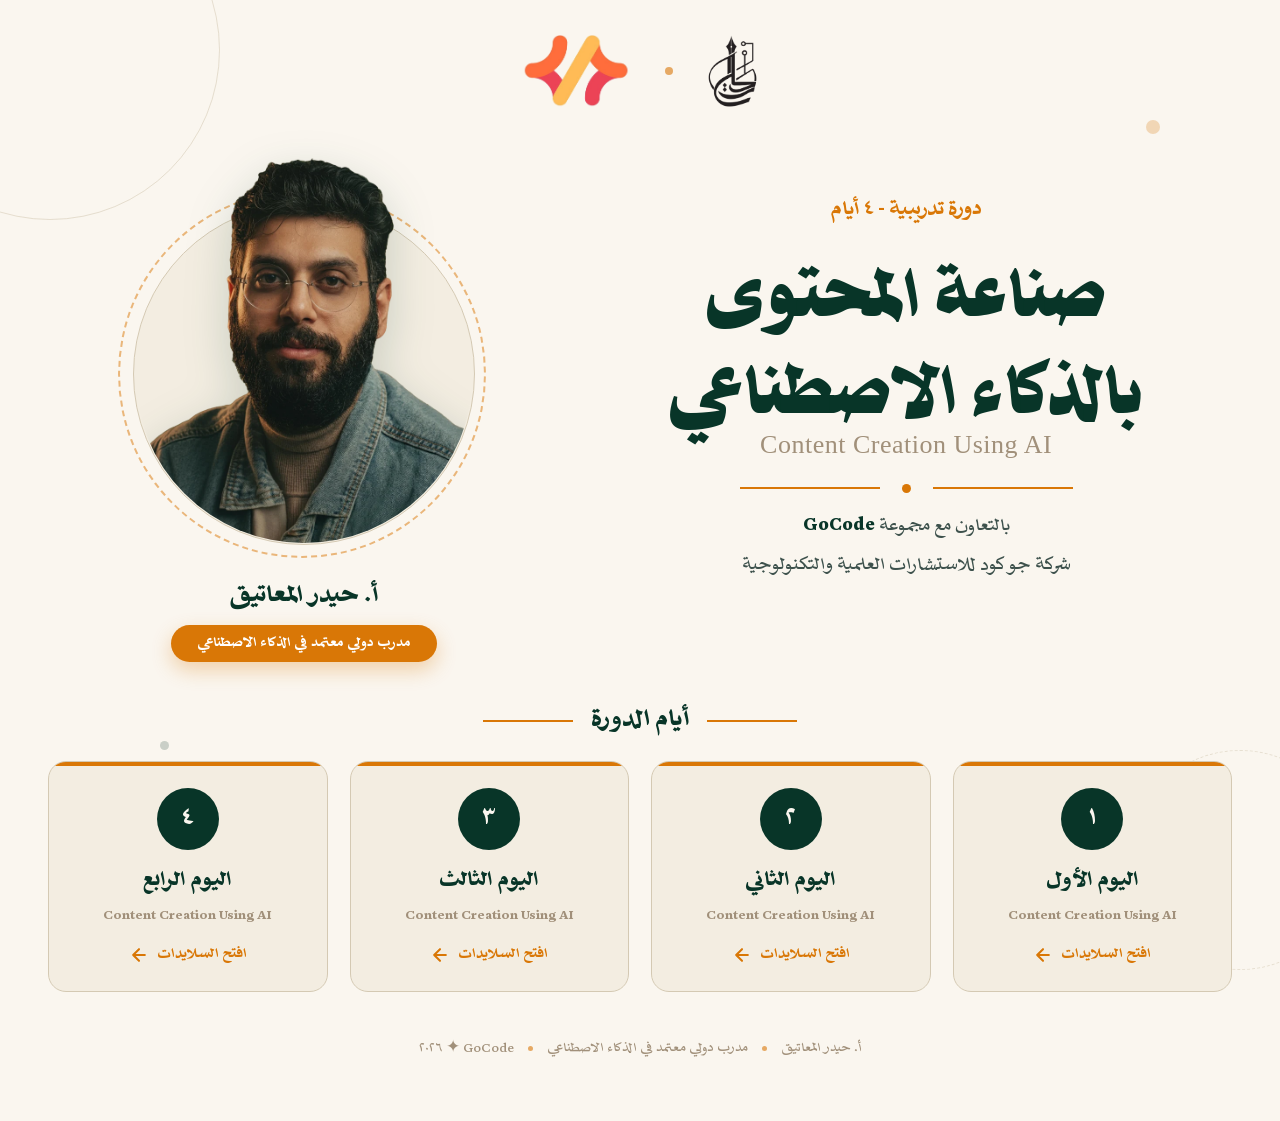
==== index.html @ e3f10a6b "الثيمة الأساسية: الصفحة الرئيسية وصفحات الأيام الأربعة بأصول البراند Co-Authored-By: Claude Fable 5 " ====
<!DOCTYPE html>
<html lang="ar" dir="rtl">
<head>
<meta charset="UTF-8">
<meta name="viewport" content="width=device-width, initial-scale=1.0">
<title>دورة صناعة المحتوى بالذكاء الاصطناعي - Content Creation Using AI</title>
<link rel="stylesheet" href="assets/css/theme.css">
<link rel="icon" type="image/png" href="assets/img/haydar-logo.png">
<style>
html,body{overflow-x:clip}
body{min-height:100vh}
.page{position:relative;max-width:1280px;margin:0 auto;padding:34px 48px 60px;min-height:100vh;display:flex;flex-direction:column}

/* ornaments */
.orn{position:fixed;border-radius:50%;pointer-events:none;z-index:0}
.orn.o1{width:340px;height:340px;border:1.5px solid var(--line);top:-120px;left:-120px;opacity:.55}
.orn.o2{width:220px;height:220px;border:1.5px dashed var(--line);bottom:-70px;right:-70px;opacity:.5}
.orn.o3{width:14px;height:14px;background:var(--orange);opacity:.25;top:120px;right:120px}
.orn.o4{width:9px;height:9px;background:var(--green);opacity:.2;bottom:150px;left:160px}

/* logos bar */
.logos{display:flex;align-items:center;justify-content:center;gap:34px;position:relative;z-index:2}
.logos img{height:74px;width:auto}
.logos .sep{width:8px;height:8px;border-radius:50%;background:var(--orange);opacity:.6}

/* hero */
.hero{display:grid;grid-template-columns:1.12fr .88fr;align-items:center;gap:20px;margin-top:8px;position:relative;z-index:1;flex:1}
.hero-text{text-align:center}
.kicker{font-size:26px;color:var(--orange);font-weight:700}
.title{font-family:'Sakkal Saad Poster';font-weight:400;font-size:82px;color:var(--green);line-height:1.18;margin:6px 0 2px}
.en-title{font-size:26px;color:var(--muted);font-weight:400;letter-spacing:.5px;font-family:Georgia,'Times New Roman',serif}
.lines{display:flex;align-items:center;justify-content:center;gap:22px;margin:24px 0 14px}
.lines .l{height:2px;width:140px;background:var(--orange);transform-origin:center;animation:growline 1s .5s both}
.lines .dot{width:9px;height:9px;border-radius:50%;background:var(--orange);animation:pop .6s .9s both}
.sub{font-size:23px;color:var(--body);line-height:1.7}
.sub b{color:var(--green);font-weight:800}

/* photo */
.hero-photo{text-align:center}
.ph-wrap{position:relative;width:400px;height:448px;margin:0 auto}
.ph-ring{position:absolute;bottom:6px;left:50%;margin-left:-186px;width:368px;height:368px;border-radius:50%;border:2px dashed var(--orange);opacity:.5;animation:spin-slow 36s linear infinite}
.ph-circle{position:absolute;bottom:19px;left:50%;margin-left:-171px;width:342px;height:342px;border-radius:50%;background:var(--card);border:1.5px solid var(--line)}
.ph-clip{position:absolute;bottom:21px;left:50%;margin-left:-169px;width:338px;height:420px;border-radius:0 0 169px 169px;overflow:hidden}
.ph-clip img{position:absolute;bottom:0;left:50%;margin-left:-193px;width:386px;filter:drop-shadow(0 14px 22px rgba(8,53,40,.18))}
.ph-name{margin-top:12px;color:var(--green);font-weight:800;font-size:30px}
.ph-badge{display:inline-block;margin-top:8px;background:var(--orange);color:#fff;font-weight:700;font-size:17.5px;border-radius:100px;padding:7px 26px;box-shadow:0 8px 20px rgba(217,119,6,.3)}

/* days */
.days-head{display:flex;align-items:center;justify-content:center;gap:18px;margin:38px 0 20px;position:relative;z-index:1}
.days-head h2{color:var(--green);font-weight:800;font-size:30px}
.days-head .tline{height:2px;width:90px;background:var(--orange)}
.days{display:grid;grid-template-columns:repeat(4,1fr);gap:22px;position:relative;z-index:1}
.day{background:var(--card);border:1px solid var(--line);border-radius:18px;padding:26px 18px 24px;text-align:center;text-decoration:none;position:relative;overflow:hidden;transition:transform .25s ease,box-shadow .25s ease}
.day:before{content:'';position:absolute;top:0;right:0;left:0;height:4px;background:var(--orange)}
.day:hover{transform:translateY(-6px);box-shadow:0 16px 30px rgba(8,53,40,.12)}
.day-num{width:62px;height:62px;border-radius:50%;background:var(--green);color:var(--cream);font-weight:800;font-size:30px;display:flex;align-items:center;justify-content:center;margin:0 auto 14px}
.day:hover .day-num{animation:pulse-ring 2.2s infinite}
.day h3{color:var(--green);font-weight:800;font-size:26px}
.day p{color:var(--muted);font-size:17px;margin-top:6px;font-weight:700}
.day .go{display:inline-flex;align-items:center;gap:8px;margin-top:14px;color:var(--orange);font-weight:700;font-size:18px}
.day .go svg{width:20px;height:20px;stroke:var(--orange);transition:transform .25s ease}
.day:hover .go svg{transform:translateX(-5px)}

/* footer */
.foot{margin-top:44px;display:flex;justify-content:center;gap:14px;align-items:center;color:var(--muted);font-size:17px;position:relative;z-index:1;text-align:center}
.foot .sep{width:5px;height:5px;border-radius:50%;background:var(--orange);opacity:.6}

@media (max-width:900px){
  .page{padding:26px 20px 44px}
  .hero{grid-template-columns:1fr;gap:6px}
  .hero-photo{order:-1}
  .ph-wrap{width:350px;height:410px;transform:scale(.8);transform-origin:bottom center;margin-bottom:-40px}
  .logos img{height:56px}
  .title{font-size:42px}
  .en-title{font-size:19px}
  .kicker{font-size:21px}
  .sub{font-size:19px}
  .days{grid-template-columns:1fr 1fr;gap:14px}
  .foot{flex-direction:column;gap:6px}
  .foot .sep{display:none}
}
</style>
</head>
<body>
<div class="orn o1"></div><div class="orn o2"></div><div class="orn o3"></div><div class="orn o4"></div>

<div class="page">

  <div class="logos a" style="--d:.05s">
    <img src="assets/img/haydar-logo.png" alt="شعار حيدر المعاتيق">
    <div class="sep"></div>
    <img src="assets/img/gocode.png" alt="شعار GoCode">
  </div>

  <div class="hero">
    <div class="hero-text">
      <div class="kicker a" style="--d:.15s">دورة تدريبية - ٤ أيام</div>
      <h1 class="title a" style="--d:.25s">صناعة المحتوى<br>بالذكاء الاصطناعي</h1>
      <div class="en-title a" style="--d:.35s">Content Creation Using AI</div>
      <div class="lines a" style="--d:.4s"><div class="l"></div><div class="dot"></div><div class="l"></div></div>
      <div class="sub a" style="--d:.5s">بالتعاون مع مجموعة <b>GoCode</b><br>شركة جو كود للاستشارات العلمية والتكنولوجية</div>
    </div>
    <div class="hero-photo">
      <div class="ph-wrap a" style="--d:.3s">
        <div class="ph-ring"></div>
        <div class="ph-circle"></div>
        <div class="ph-clip"><img src="assets/img/haydar.webp" alt="أ. حيدر المعاتيق"></div>
      </div>
      <div class="ph-name a" style="--d:.45s">أ. حيدر المعاتيق</div>
      <div class="a" style="--d:.55s"><span class="ph-badge">مدرب دولي معتمد في الذكاء الاصطناعي</span></div>
    </div>
  </div>

  <div class="days-head a" style="--d:.65s">
    <div class="tline"></div>
    <h2>أيام الدورة</h2>
    <div class="tline"></div>
  </div>

  <div class="days" id="days">
    <a class="day a" style="--d:.7s" href="day1/">
      <div class="day-num">١</div>
      <h3>اليوم الأول</h3>
      <p>Content Creation Using AI</p>
      <span class="go">افتح السلايدات <svg viewBox="0 0 24 24" fill="none" stroke-width="2.5" stroke-linecap="round" stroke-linejoin="round"><path d="M19 12H5M12 19l-7-7 7-7"/></svg></span>
    </a>
    <a class="day a" style="--d:.8s" href="day2/">
      <div class="day-num">٢</div>
      <h3>اليوم الثاني</h3>
      <p>Content Creation Using AI</p>
      <span class="go">افتح السلايدات <svg viewBox="0 0 24 24" fill="none" stroke-width="2.5" stroke-linecap="round" stroke-linejoin="round"><path d="M19 12H5M12 19l-7-7 7-7"/></svg></span>
    </a>
    <a class="day a" style="--d:.9s" href="day3/">
      <div class="day-num">٣</div>
      <h3>اليوم الثالث</h3>
      <p>Content Creation Using AI</p>
      <span class="go">افتح السلايدات <svg viewBox="0 0 24 24" fill="none" stroke-width="2.5" stroke-linecap="round" stroke-linejoin="round"><path d="M19 12H5M12 19l-7-7 7-7"/></svg></span>
    </a>
    <a class="day a" style="--d:1s" href="day4/">
      <div class="day-num">٤</div>
      <h3>اليوم الرابع</h3>
      <p>Content Creation Using AI</p>
      <span class="go">افتح السلايدات <svg viewBox="0 0 24 24" fill="none" stroke-width="2.5" stroke-linecap="round" stroke-linejoin="round"><path d="M19 12H5M12 19l-7-7 7-7"/></svg></span>
    </a>
  </div>

  <div class="foot a" style="--d:1.1s">
    <span>أ. حيدر المعاتيق</span>
    <div class="sep"></div>
    <span>مدرب دولي معتمد في الذكاء الاصطناعي</span>
    <div class="sep"></div>
    <span>GoCode ✦ ٢٠٢٦</span>
  </div>

</div>
</body>
</html>
---- assets/css/theme.css ----
/* ثيمة دورة صناعة المحتوى بالذكاء الاصطناعي - براند حيدر المعاتيق */
@font-face{font-family:'Sakkal Saad';src:url(../fonts/sakkalsaad-400.woff2) format('woff2');font-weight:400;font-display:swap}
@font-face{font-family:'Sakkal Saad';src:url(../fonts/sakkalsaad-700.woff2) format('woff2');font-weight:700;font-display:swap}
@font-face{font-family:'Sakkal Saad';src:url(../fonts/sakkalsaad-800.woff2) format('woff2');font-weight:800;font-display:swap}
@font-face{font-family:'Sakkal Saad Poster';src:url(../fonts/sakkalsaadposter-400.woff2) format('woff2');font-weight:400;font-display:swap}

:root{
  --cream:#FAF6EF; --card:#F3EDE1; --line:#D4C9B3; --orange:#D97706;
  --green:#083528; --body:#3D514C; --muted:#A1907A;
  --orange-soft:#F6E7CE; --green-soft:#DEE8E3;
}
*{margin:0;padding:0;box-sizing:border-box;font-synthesis:none}
html,body{background:var(--cream);font-family:'Sakkal Saad',serif;color:var(--body)}

@keyframes rise{from{opacity:0;transform:translateY(26px)}to{opacity:1;transform:none}}
@keyframes pop{0%{opacity:0;transform:scale(.6)}70%{transform:scale(1.06)}100%{opacity:1;transform:scale(1)}}
@keyframes growline{from{transform:scaleX(0)}to{transform:scaleX(1)}}
@keyframes floaty{0%,100%{transform:translateY(0)}50%{transform:translateY(-9px)}}
@keyframes pulse-ring{0%{box-shadow:0 0 0 0 rgba(217,119,6,.35)}70%{box-shadow:0 0 0 18px rgba(217,119,6,0)}100%{box-shadow:0 0 0 0 rgba(217,119,6,0)}}
@keyframes spin-slow{to{transform:rotate(360deg)}}

.a{animation:rise .8s cubic-bezier(.2,.7,.2,1) both;animation-delay:var(--d,0s)}
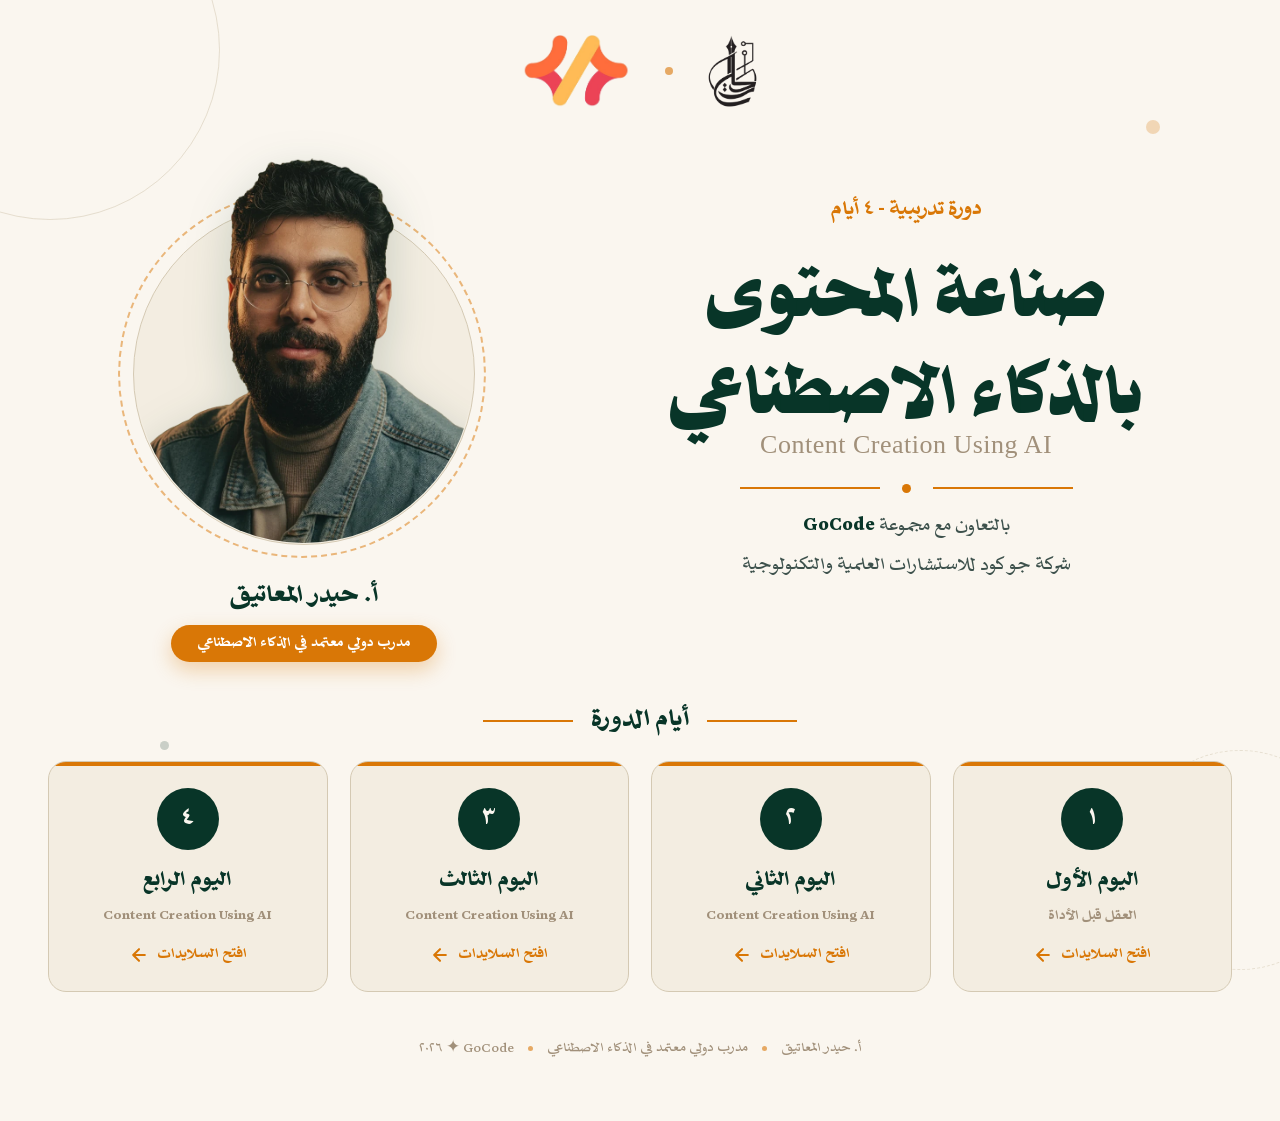
==== commit 666f5089: "اليوم الأول: سلايدات «العقل قبل الأداة» + أداة كسر الجليد (نموذج وشاشة حية) Co-Authored-By: Claude F" ====
--- a/index.html
+++ b/index.html
@@ -121,7 +121,7 @@
     <a class="day a" style="--d:.7s" href="day1/">
       <div class="day-num">١</div>
       <h3>اليوم الأول</h3>
-      <p>Content Creation Using AI</p>
+      <p>العقل قبل الأداة</p>
       <span class="go">افتح السلايدات <svg viewBox="0 0 24 24" fill="none" stroke-width="2.5" stroke-linecap="round" stroke-linejoin="round"><path d="M19 12H5M12 19l-7-7 7-7"/></svg></span>
     </a>
     <a class="day a" style="--d:.8s" href="day2/">
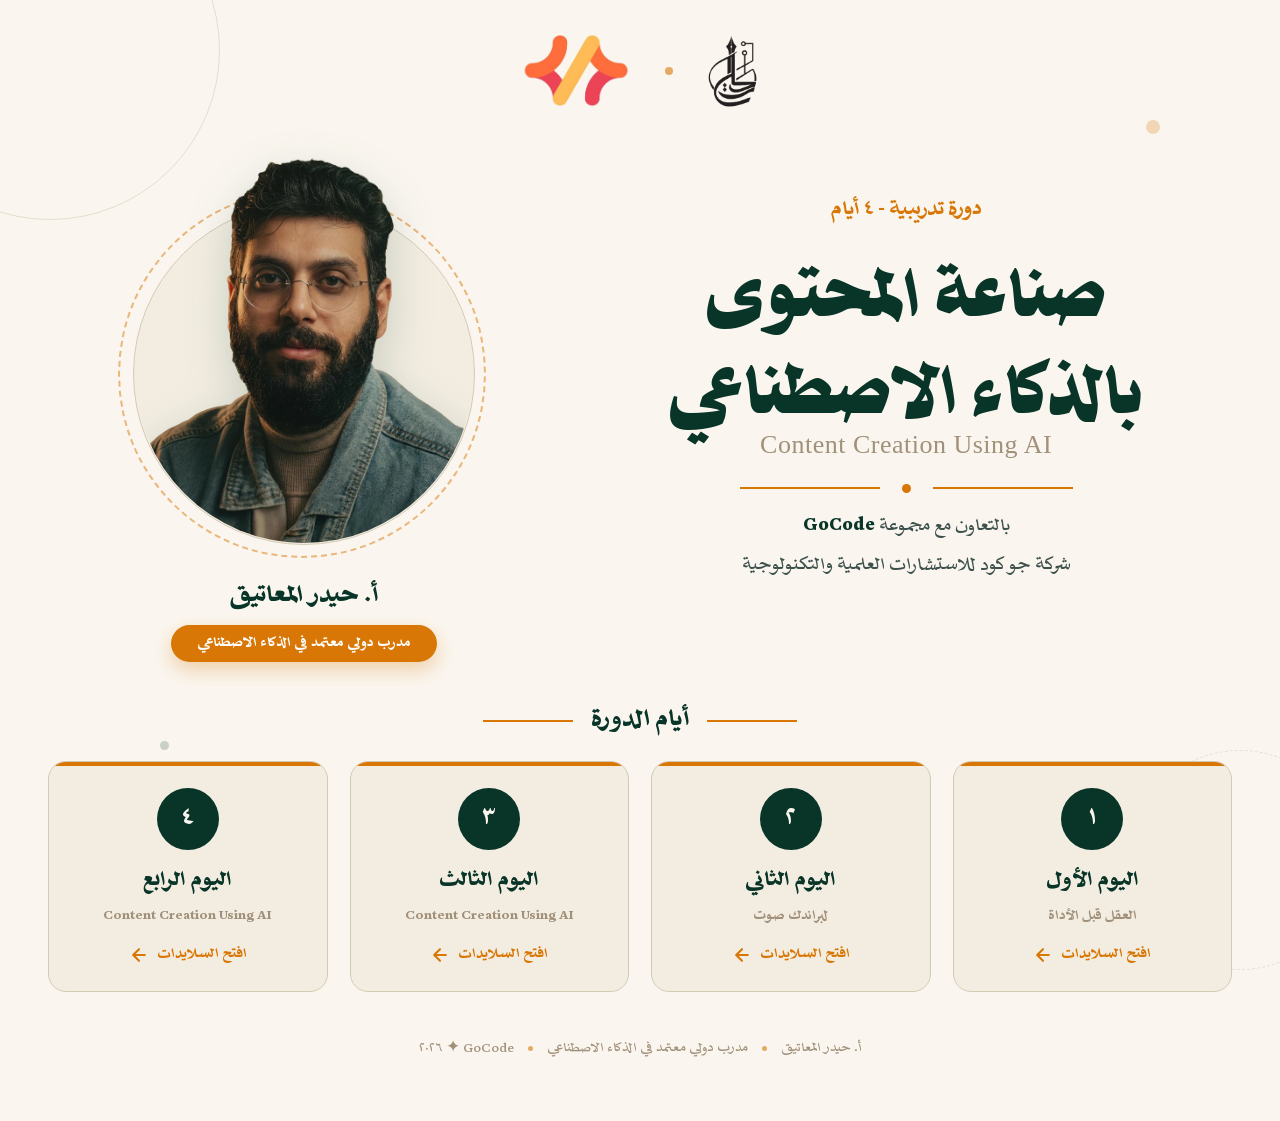
==== commit 3a009f3e: "اليوم الثاني: سلايدات «لبراندك صوت» + أداة التصويت الحي (تصويت وشاشة وتحكم مدرب) Co-Authored-By: Cla" ====
--- a/index.html
+++ b/index.html
@@ -127,7 +127,7 @@
     <a class="day a" style="--d:.8s" href="day2/">
       <div class="day-num">٢</div>
       <h3>اليوم الثاني</h3>
-      <p>Content Creation Using AI</p>
+      <p>لبراندك صوت</p>
       <span class="go">افتح السلايدات <svg viewBox="0 0 24 24" fill="none" stroke-width="2.5" stroke-linecap="round" stroke-linejoin="round"><path d="M19 12H5M12 19l-7-7 7-7"/></svg></span>
     </a>
     <a class="day a" style="--d:.9s" href="day3/">
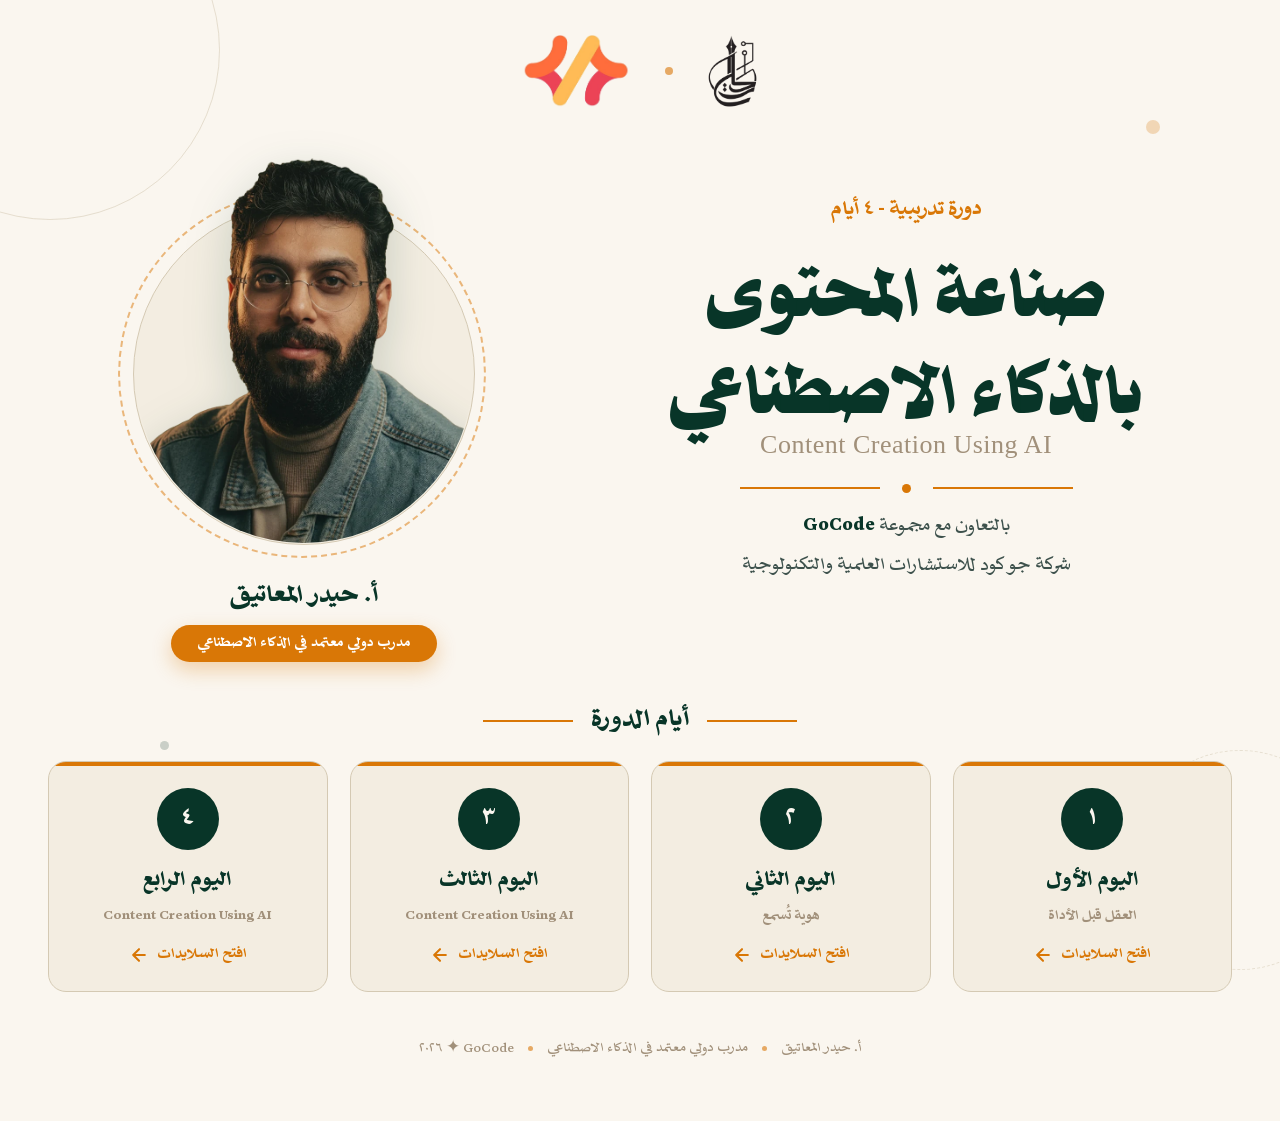
==== commit 6593ffc6: "اليوم الثاني موسّع: «هوية تُسمع» + مقدمة نظرية علمية + شعارات براندات حقيقية + تحليل شعار حيدر Co-Au" ====
--- a/index.html
+++ b/index.html
@@ -127,7 +127,7 @@
     <a class="day a" style="--d:.8s" href="day2/">
       <div class="day-num">٢</div>
       <h3>اليوم الثاني</h3>
-      <p>لبراندك صوت</p>
+      <p>هوية تُسمع</p>
       <span class="go">افتح السلايدات <svg viewBox="0 0 24 24" fill="none" stroke-width="2.5" stroke-linecap="round" stroke-linejoin="round"><path d="M19 12H5M12 19l-7-7 7-7"/></svg></span>
     </a>
     <a class="day a" style="--d:.9s" href="day3/">
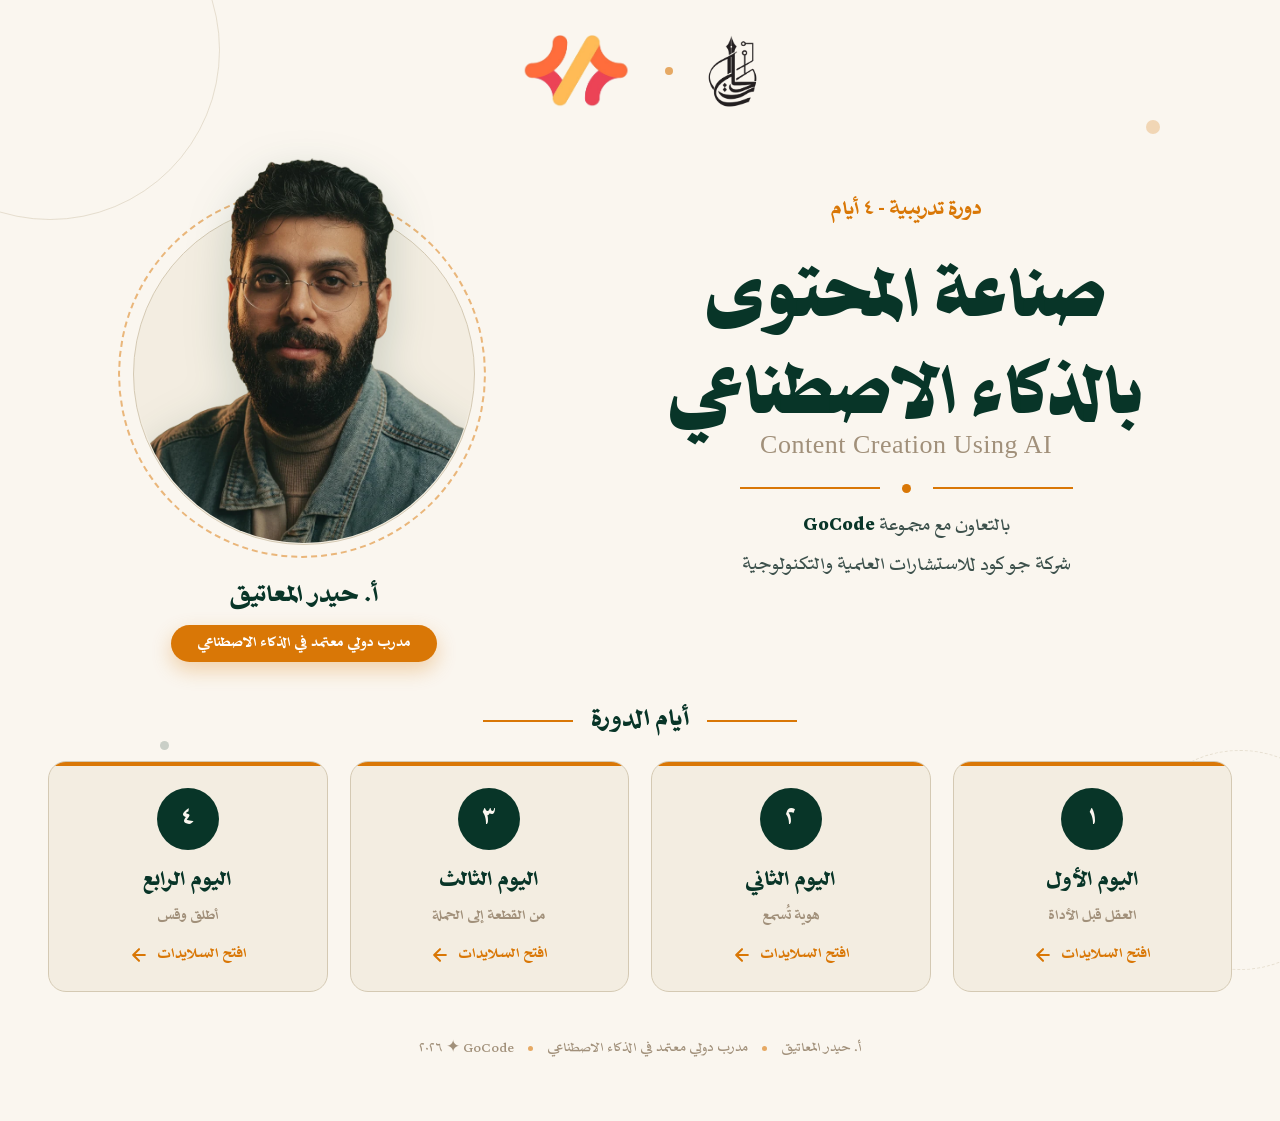
==== commit 2fa954c3: "اليومان الثالث والرابع: «من القطعة إلى الحملة» و«أطلق وقس» + معرض الحملات بالقلوب + طقم التصويت الخت" ====
--- a/index.html
+++ b/index.html
@@ -133,13 +133,13 @@
     <a class="day a" style="--d:.9s" href="day3/">
       <div class="day-num">٣</div>
       <h3>اليوم الثالث</h3>
-      <p>Content Creation Using AI</p>
+      <p>من القطعة إلى الحملة</p>
       <span class="go">افتح السلايدات <svg viewBox="0 0 24 24" fill="none" stroke-width="2.5" stroke-linecap="round" stroke-linejoin="round"><path d="M19 12H5M12 19l-7-7 7-7"/></svg></span>
     </a>
     <a class="day a" style="--d:1s" href="day4/">
       <div class="day-num">٤</div>
       <h3>اليوم الرابع</h3>
-      <p>Content Creation Using AI</p>
+      <p>أطلق وقس</p>
       <span class="go">افتح السلايدات <svg viewBox="0 0 24 24" fill="none" stroke-width="2.5" stroke-linecap="round" stroke-linejoin="round"><path d="M19 12H5M12 19l-7-7 7-7"/></svg></span>
     </a>
   </div>
